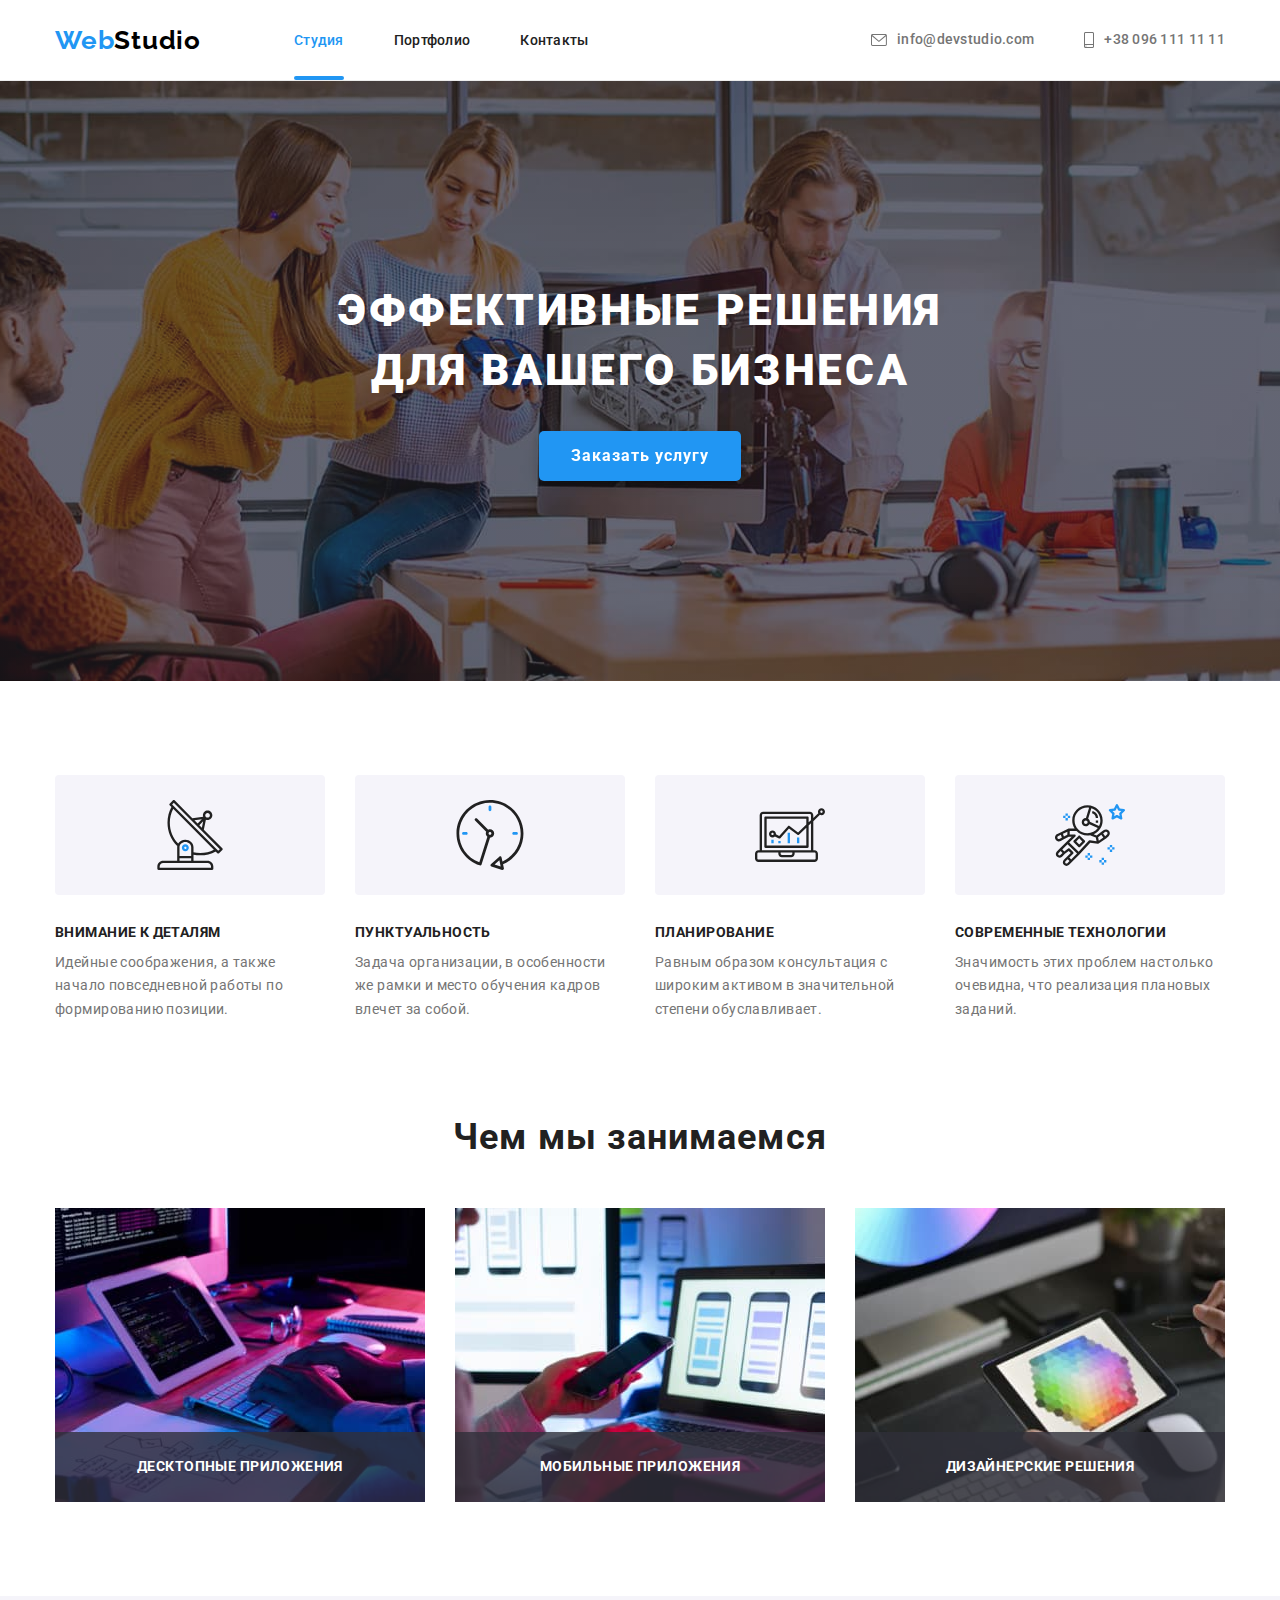
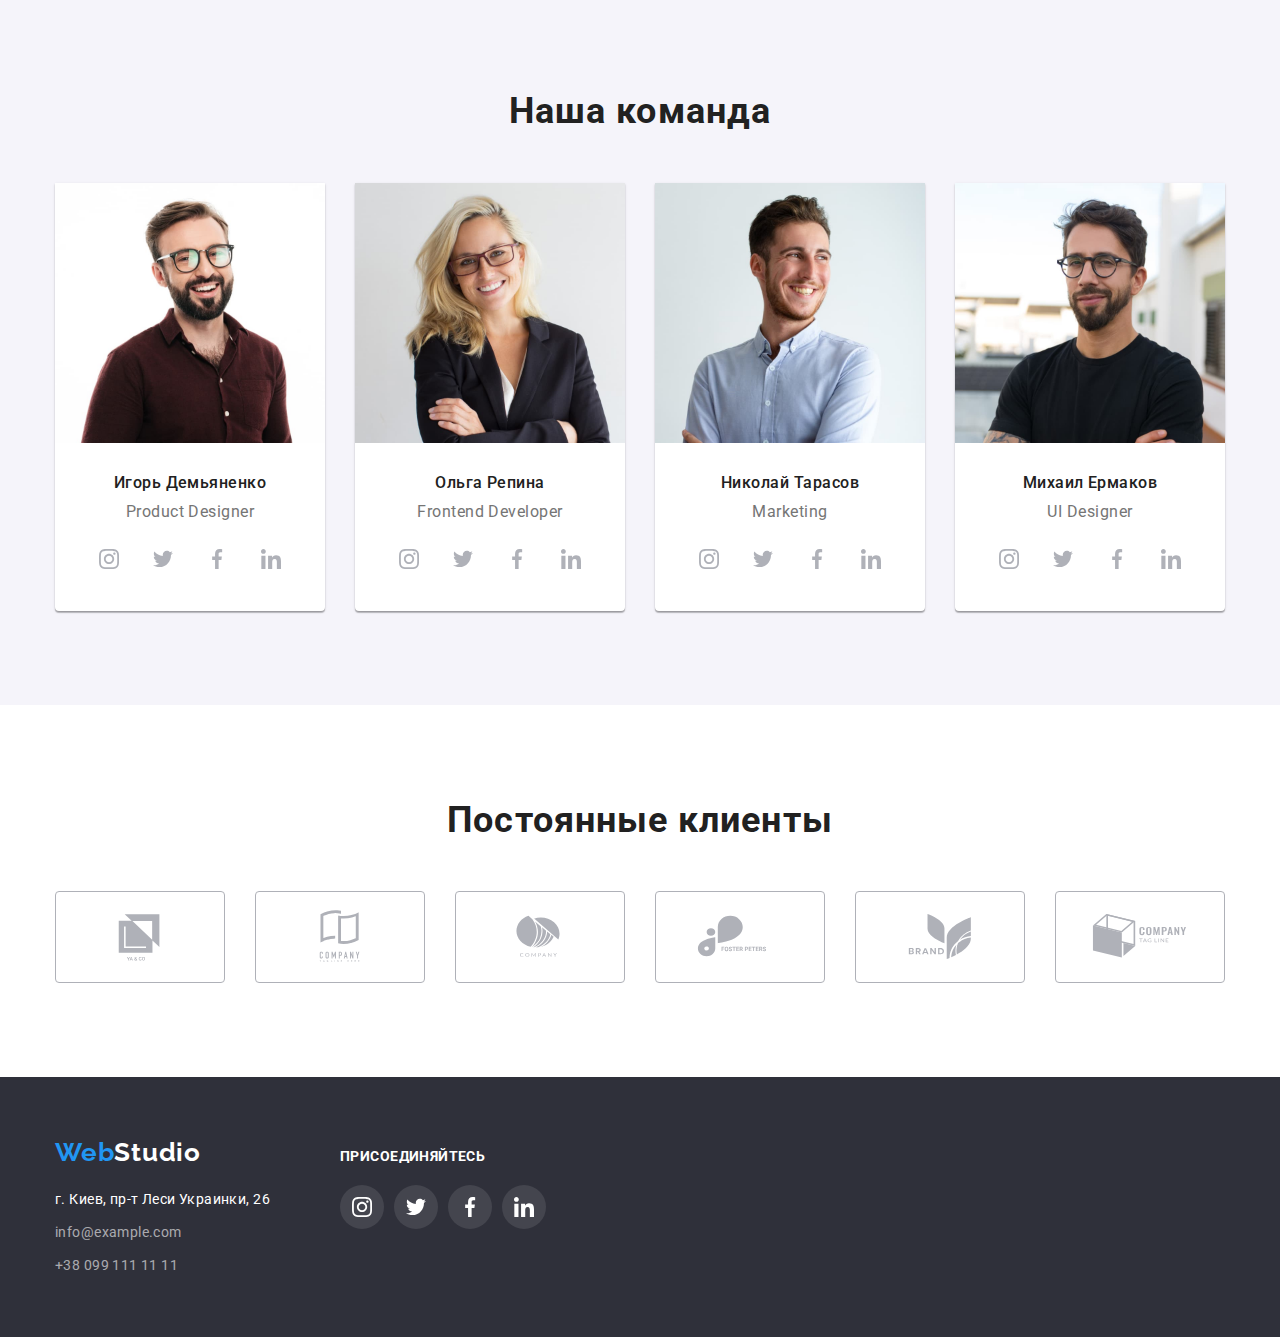
==== index.html @ 2467c27e "исходники" ====
<!DOCTYPE html>
<html lang="ru">
  <head>
    <meta charset="UTF-8" />
    <meta http-equiv="X-UA-Compatible" content="IE=edge" />
    <meta name="viewport" content="width=device-width, initial-scale=1.0" />
    <title>WebStudio</title>
    <link
      href="https://fonts.googleapis.com/css2?family=Raleway:wght@700&family=Roboto:wght@400;500;700;900&display=swap"
      rel="stylesheet"
    />
    <link
      rel="stylesheet"
      href="https://cdnjs.cloudflare.com/ajax/libs/modern-normalize/1.1.0/modern-normalize.min.css"
    />
    <link rel="stylesheet" href="./css/styles.css" />
  </head>

  <body>
    <!-- Хэдэр -->
    <header class="header">
      <div class="container">
        <nav class="header-nav">
          <a class="logo" lang="en" href="./index.html"
            >Web<span class="logo-black">Studio</span></a
          >
          <ul class="header-nav-list">
            <li class="header-nav-item">
              <a class="header-nav-link current" href="./index.html">Студия</a>
            </li>
            <li class="header-nav-item">
              <a class="header-nav-link" href="./portfolio.html">Портфолио</a>
            </li>
            <li class="header-nav-item">
              <a class="header-nav-link" href="">Контакты</a>
            </li>
          </ul>
        </nav>

        <ul class="header-contacts-list">
          <li class="header-contacts-item">
            <a class="header-contacts" lang="en" href="mailto:info@devstudio.com">
              <svg class="header-icon" width="16" height="12">
                <use href="./images/icons.svg#mail"></use>
              </svg>
              info@devstudio.com
            </a>
          </li>
          <li class="header-contacts-item">
            <a class="header-contacts" href="tel:+380961111111">
              <svg class="header-icon" width="10" height="16">
                <use href="./images/icons.svg#phone"></use>
              </svg>
              +38 096 111 11 11
            </a>
          </li>
        </ul>
      </div>
    </header>

    <!-- Герой -->
    <main>
      <section class="hero section">
        <div class="container">
          <h1 class="hero-title">
            Эффективные решения <br />
            для вашего бизнеса
          </h1>
          <button class="hero-btn" type="button" data-modal-open>Заказать услугу</button>
        </div>
      </section>

      <!-- Преимущества -->
      <section class="advantages section">
        <div class="container">
          <h2 hidden>Преимущества</h2>
          <ul class="advantages-list">
            <li class="advantages-item">
              <div class="advanteges-box">
                <svg width="70" height="70">
                  <use href="./images/icons.svg#antenna"></use>
                </svg>
              </div>
              <h3 class="advantages-title">Внимание к деталям</h3>
              <p class="advantages-text">
                Идейные соображения, а также начало повседневной работы по формированию позиции.
              </p>
            </li>
            <li class="advantages-item">
              <div class="advanteges-box">
                <svg width="70" height="70">
                  <use href="./images/icons.svg#clock"></use>
                </svg>
              </div>
              <h3 class="advantages-title">Пунктуальность</h3>
              <p class="advantages-text">
                Задача организации, в особенности же рамки и место обучения кадров влечет за собой.
              </p>
            </li>
            <li class="advantages-item">
              <div class="advanteges-box">
                <svg width="70" height="70">
                  <use href="./images/icons.svg#diagram"></use>
                </svg>
              </div>
              <h3 class="advantages-title">Планирование</h3>
              <p class="advantages-text">
                Равным образом консультация с широким активом в значительной степени обуславливает.
              </p>
            </li>
            <li class="advantages-item">
              <div class="advanteges-box">
                <svg width="70" height="70">
                  <use href="./images/icons.svg#astronaut"></use>
                </svg>
              </div>
              <h3 class="advantages-title">Современные технологии</h3>
              <p class="advantages-text">
                Значимость этих проблем настолько очевидна, что реализация плановых заданий.
              </p>
            </li>
          </ul>
        </div>
      </section>

      <!-- Чем мы занимаемся -->
      <section class="benefits">
        <div class="container">
          <h2 class="benefits-title">Чем мы занимаемся</h2>
          <ul class="benefits-list">
            <li class="benefits-item">
              <img
                src="./images/studio/what-are-we-doing/what-are-we-doing-1.jpg"
                alt="Написание кода на планшете и компьютере"
                width="370"
                height="294"
              />
              <p class="benefits-text">Десктопные приложения</p>
            </li>
            <li class="benefits-item">
              <img
                src="./images/studio/what-are-we-doing/what-are-we-doing-2.jpg"
                alt="Адаптация приложения на мобильный телефон"
                width="370"
                height="294"
              />
              <p class="benefits-text">Мобильные приложения</p>
            </li>
            <li class="benefits-item">
              <img
                src="./images/studio/what-are-we-doing/what-are-we-doing-3.jpg"
                alt="Подбор цвета на цветовой палитре с планшета"
                width="370"
                height="294"
              />
              <p class="benefits-text">Дизайнерские решения</p>
            </li>
          </ul>
        </div>
      </section>

      <!-- Наша команда -->
      <section class="team section">
        <div class="container">
          <h2 class="team-title">Наша команда</h2>
          <ul class="team-list">
            <li class="team-item">
              <img
                src="./images/studio/our-team/our-team-igor-demyanenko.jpg"
                alt="Игорь Демьяненко Дизайнер продукта"
                width="270"
                height="260"
              />
              <div class="team-box">
                <h3 class="team-specialist">Игорь Демьяненко</h3>
                <p class="team-profession">Product Designer</p>
                <ul class="soсial-list">
                  <li class="social-item">
                    <a class="social-link" href="">
                      <svg class="social-icon" width="20" height="20">
                        <use href="./images/icons.svg#instagram"></use>
                      </svg>
                    </a>
                  </li>
                  <li class="social-item">
                    <a class="social-link" href="">
                      <svg class="social-icon" width="20" height="20">
                        <use href="./images/icons.svg#twitter"></use>
                      </svg>
                    </a>
                  </li>
                  <li class="social-item">
                    <a class="social-link" href="">
                      <svg class="social-icon" width="20" height="20">
                        <use href="./images/icons.svg#facebook"></use>
                      </svg>
                    </a>
                  </li>
                  <li class="social-item">
                    <a class="social-link" href="">
                      <svg class="social-icon" width="20" height="20">
                        <use href="./images/icons.svg#linkedin"></use>
                      </svg>
                    </a>
                  </li>
                </ul>
              </div>
            </li>
            <li class="team-item">
              <img
                src="./images/studio/our-team/our-team-olga-repina.jpg"
                alt="Ольга Репина Фронтенд-разработчик"
                width="270"
                height="260"
              />
              <div class="team-box">
                <h3 class="team-specialist">Ольга Репина</h3>
                <p class="team-profession">Frontend Developer</p>
                <ul class="soсial-list">
                  <li class="social-item">
                    <a class="social-link" href="">
                      <svg class="social-icon" width="20" height="20">
                        <use href="./images/icons.svg#instagram"></use>
                      </svg>
                    </a>
                  </li>
                  <li class="social-item">
                    <a class="social-link" href="">
                      <svg class="social-icon" width="20" height="20">
                        <use href="./images/icons.svg#twitter"></use>
                      </svg>
                    </a>
                  </li>
                  <li class="social-item">
                    <a class="social-link" href="">
                      <svg class="social-icon" width="20" height="20">
                        <use href="./images/icons.svg#facebook"></use>
                      </svg>
                    </a>
                  </li>
                  <li class="social-item">
                    <a class="social-link" href="">
                      <svg class="social-icon" width="20" height="20">
                        <use href="./images/icons.svg#linkedin"></use>
                      </svg>
                    </a>
                  </li>
                </ul>
              </div>
            </li>
            <li class="team-item">
              <img
                src="./images/studio/our-team/our-team-nikolai-tarasov.jpg"
                alt="Николай Тарасов Маркетолог"
                width="270"
                height="260"
              />
              <div class="team-box">
                <h3 class="team-specialist">Николай Тарасов</h3>
                <p class="team-profession">Marketing</p>
                <ul class="soсial-list">
                  <li class="social-item">
                    <a class="social-link" href="">
                      <svg class="social-icon" width="20" height="20">
                        <use href="./images/icons.svg#instagram"></use>
                      </svg>
                    </a>
                  </li>
                  <li class="social-item">
                    <a class="social-link" href="">
                      <svg class="social-icon" width="20" height="20">
                        <use href="./images/icons.svg#twitter"></use>
                      </svg>
                    </a>
                  </li>
                  <li class="social-item">
                    <a class="social-link" href="">
                      <svg class="social-icon" width="20" height="20">
                        <use href="./images/icons.svg#facebook"></use>
                      </svg>
                    </a>
                  </li>
                  <li class="social-item">
                    <a class="social-link" href="">
                      <svg class="social-icon" width="20" height="20">
                        <use href="./images/icons.svg#linkedin"></use>
                      </svg>
                    </a>
                  </li>
                </ul>
              </div>
            </li>
            <li class="team-item">
              <img
                src="./images/studio/our-team/our-team-mikhail-ermakov.jpg"
                alt="Михаил Ермаков Дизайнер пользовательского интерфейса"
                width="270"
                height="260"
              />
              <div class="team-box">
                <h3 class="team-specialist">Михаил Ермаков</h3>
                <p class="team-profession">UI Designer</p>
                <ul class="soсial-list">
                  <li class="social-item">
                    <a class="social-link" href="">
                      <svg class="social-icon" width="20" height="20">
                        <use href="./images/icons.svg#instagram"></use>
                      </svg>
                    </a>
                  </li>
                  <li class="social-item">
                    <a class="social-link" href="">
                      <svg class="social-icon" width="20" height="20">
                        <use href="./images/icons.svg#twitter"></use>
                      </svg>
                    </a>
                  </li>
                  <li class="social-item">
                    <a class="social-link" href="">
                      <svg class="social-icon" width="20" height="20">
                        <use href="./images/icons.svg#facebook"></use>
                      </svg>
                    </a>
                  </li>
                  <li class="social-item">
                    <a class="social-link" href="">
                      <svg class="social-icon" width="20" height="20">
                        <use href="./images/icons.svg#linkedin"></use>
                      </svg>
                    </a>
                  </li>
                </ul>
              </div>
            </li>
          </ul>
        </div>
      </section>

      <!-- Наши клиенты -->
      <section class="section clients">
        <div class="container">
          <h2 class="clients-title">Постоянные клиенты</h2>
          <ul class="clients-list">
            <li class="clients-item">
              <a class="clients-link" href="">
                <svg class="social-icon" width="106" height="60">
                  <use href="./images/icons.svg#logo-1"></use>
                </svg>
              </a>
            </li>
            <li class="clients-item">
              <a class="clients-link" href="">
                <svg class="social-icon" width="106" height="60">
                  <use href="./images/icons.svg#logo-2"></use>
                </svg>
              </a>
            </li>
            <li class="clients-item">
              <a class="clients-link" href="">
                <svg class="social-icon" width="106" height="60">
                  <use href="./images/icons.svg#logo-3"></use>
                </svg>
              </a>
            </li>
            <li class="clients-item">
              <a class="clients-link" href="">
                <svg class="social-icon" width="106" height="60">
                  <use href="./images/icons.svg#logo-4"></use>
                </svg>
              </a>
            </li>
            <li class="clients-item">
              <a class="clients-link" href="">
                <svg class="social-icon" width="106" height="60">
                  <use href="./images/icons.svg#logo-5"></use>
                </svg>
              </a>
            </li>
            <li class="clients-item">
              <a class="clients-link" href="">
                <svg class="social-icon" width="106" height="60">
                  <use href="./images/icons.svg#logo-6"></use>
                </svg>
              </a>
            </li>
          </ul>
        </div>
      </section>
    </main>

    <!-- Футер -->
    <footer class="footer">
      <div class="container">
        <div class="footer-list">
          <div class="footer-item">
            <a class="logo" lang="en" href="./index.html"
              >Web<span class="logo-white">Studio</span>
            </a>
            <address class="address">
              <ul class="address-list">
                <li class="address-item">
                  <a
                    class="footer-address"
                    href="https://www.google.com/maps/place/%D0%B1%D1%83%D0%BB.+%D0%9B%D0%B5%D1%81%D0%B8+%D0%A3%D0%BA%D1%80%D0%B0%D0%B8%D0%BD%D0%BA%D0%B8,+26,+%D0%9A%D0%B8%D0%B5%D0%B2,+02000/@50.4265807,30.5383858,17z/data=!3m1!4b1!4m5!3m4!1s0x40d4cf0e033ecbe9:0x57a4dffefec77da0!8m2!3d50.4265807!4d30.5383858"
                    target="_blank"
                    rel="noreferrer noopener"
                  >
                    г. Киев, пр-т Леси Украинки, 26
                  </a>
                </li>
                <li class="address-item">
                  <a class="footer-contacts" lang="en" href="mailto:info@example.com"
                    >info@example.com</a
                  >
                </li>
                <li class="address-item">
                  <a class="footer-contacts" href="tel:+380991111111">+38 099 111 11 11</a>
                </li>
              </ul>
            </address>
          </div>
          <div class="footer-item">
            <p class="footer-social-title">присоединяйтесь</p>
            <ul class="soсial-list">
              <li class="social-item">
                <a class="social-link for-footer" href="">
                  <svg class="social-icon" width="20" height="20">
                    <use href="./images/icons.svg#instagram"></use>
                  </svg>
                </a>
              </li>
              <li class="social-item">
                <a class="social-link for-footer" href="">
                  <svg class="social-icon" width="20" height="20">
                    <use href="./images/icons.svg#twitter"></use>
                  </svg>
                </a>
              </li>
              <li class="social-item">
                <a class="social-link for-footer" href="">
                  <svg class="social-icon" width="20" height="20">
                    <use href="./images/icons.svg#facebook"></use>
                  </svg>
                </a>
              </li>
              <li class="social-item">
                <a class="social-link for-footer" href="">
                  <svg class="social-icon" width="20" height="20">
                    <use href="./images/icons.svg#linkedin"></use>
                  </svg>
                </a>
              </li>
            </ul>
          </div>
        </div>
      </div>
    </footer>

    <div class="backdrop is-hidden" data-modal>
      <div class="modal">
        <button class="modal-btn" type="button" data-modal-close>
          <svg class="modal-icon" width="11" height="11">
            <use href="./images/icons.svg#close-modal-btn"></use>
          </svg>
        </button>
      </div>
    </div>

    <script src="./js/modal.js"></script>
  </body>
</html>
---- css/styles.css ----
:root {
  --primary-text-color: #757575;
  --secondary-text-color: #212121;
  --white-text-color: #ffffff;
  --hover-text-color: #2196f3;
  --logo-text-color: #2196f3;
  --logo-header: #000000;
  --logo-footer: #ffffff;
  --hero-text-color: #ffffff;
  --footer-contacts-text: rgba(255, 255, 255, 0.6);
  --white-bgc: #ffffff;
  --primary-bgc: #2f303a;
  --secondary-bgc: #f5f4fa;
  --btn-bgc: #2196f3;
  --btn-hover: #188ce8;
  --cubic: cubic-bezier(0.4, 0, 0.2, 1);
}

.test-icon {
  border: 2px dashed #2a2a2a;
}

h1,
h2,
h3,
h4,
h5,
h6 {
  margin: 0;
}

p {
  margin: 0;
}

ul {
  list-style: none;
  margin: 0;
  padding: 0;
}

body {
  color: var(--primary-text-color);
  background-color: var(--white-bgc);
  font-family: roboto, sans-serif;
}

svg {
  fill: currentColor;
}

.container {
  width: 1200px;
  padding-left: 15px;
  padding-right: 15px;
  margin: auto;
}

.section {
  padding-top: 94px;
  padding-bottom: 94px;
}

/* ----------------------Хэдэр----------------------- */

.header .container {
  display: flex;
  align-items: center;
}

.header {
  border-bottom: 1px solid #ececec;
}

.header-nav {
  display: flex;
  align-items: center;
}

.header-nav-list {
  display: flex;
  margin-left: 93px;
}

.header-nav-item:not(:first-child) {
  margin-left: 50px;
}

.header-contacts-list {
  display: flex;
  margin-left: auto;
}

.header-contacts-item {
}

.header-contacts-item:not(:first-child) {
  margin-left: 50px;
}

.logo {
  padding-top: 24px;
  padding-bottom: 24px;
  color: var(--logo-text-color);
  font-family: Raleway;
  font-weight: 700;
  font-size: 26px;
  line-height: 1.19;
  letter-spacing: 0.03em;
  text-decoration: none;
}

.logo-black {
  color: var(--logo-header);
}

.header-nav-link.current {
  color: var(--hover-text-color);
}

.header-nav-link {
  position: relative;
  padding-top: 32px;
  padding-bottom: 32px;
  color: var(--secondary-text-color);
  font-weight: 500;
  font-size: 14px;
  line-height: 1.14;
  letter-spacing: 0.02em;
  text-decoration: none;
  transition: color 250ms var(--cubic);
}

.header-nav-link:hover,
.header-nav-link:focus {
  color: var(--hover-text-color);
}

.header-nav-link.current::after {
  content: '';
  position: absolute;
  width: 100%;
  height: 4px;
  bottom: 0;
  left: 0;
  border-radius: 2px;
  background-color: var(--hover-text-color);
}

.header-icon {
  fill: currentColor;
  margin-right: 10px;
}

.header-contacts {
  display: flex;
  align-items: center;
  padding-top: 32px;
  padding-bottom: 32px;
  color: var(--primary-text-color);
  font-weight: 500;
  font-size: 14px;
  line-height: 1.14;
  letter-spacing: 0.02em;
  text-decoration: none;
  transition: color 250ms var(--cubic);
}

.header-contacts:hover,
.header-contacts:focus {
  color: var(--hover-text-color);
}

/* ----------------------Герой----------------------- */

.hero.section {
  padding-top: 200px;
  padding-bottom: 200px;
  text-align: center;
  max-width: 1600px;
  margin-left: auto;
  margin-right: auto;
  background-image: linear-gradient(rgba(47, 48, 58, 0.4), rgba(47, 48, 58, 0.4)),
    url(../images/studio/hero.jpg);
  background-repeat: no-repeat;
  background-position: center;
  background-size: cover;
}

.hero-title {
  margin-bottom: 30px;
  font-weight: 900;
  font-size: 44px;
  line-height: 1.36;
  letter-spacing: 0.06em;
  text-transform: uppercase;
  color: var(--hero-text-color);
}

.hero-btn {
  padding: 10px 32px;
  color: var(--hero-text-color);
  font-family: Roboto, sans-serif;
  font-weight: 700;
  font-size: 16px;
  line-height: 1.87;
  letter-spacing: 0.06em;
  background-color: var(--btn-bgc);
  border-radius: 5px;
  border: 0;
  cursor: pointer;
  filter: drop-shadow(0px 4px 4px rgba(0, 0, 0, 0.25));
  transition: background-color 250ms var(--cubic);
}

.hero-btn:hover,
.hero-btn:focus {
  background-color: var(--btn-hover);
}

/* ----------------------Примущества----------------------- */

.advantages-list {
  display: flex;
}

.advanteges-box {
  display: flex;
  align-items: center;
  justify-content: center;
  height: 120px;
  margin-bottom: 30px;
  background-color: #f5f4fa;
  border-radius: 4px;
}

.advantages-item {
  min-width: 270px;
}

.advantages-item:not(:first-child) {
  margin-left: 30px;
}

.advantages-title {
  margin-bottom: 10px;
  color: var(--secondary-text-color);
  font-weight: 700;
  font-size: 14px;
  line-height: 1.14;
  letter-spacing: 0.03em;
  text-transform: uppercase;
}

.advantages-text {
  font-size: 14px;
  line-height: 1.71;
  letter-spacing: 0.03em;
}

/* Оформление заголовков для "Чем мы занимаемся" и "Наша команда" */

.benefits-title,
.team-title,
.clients-title {
  color: var(--secondary-text-color);
  font-weight: 700;
  font-size: 36px;
  line-height: 1.17;
  text-align: center;
  letter-spacing: 0.03em;
  margin-bottom: 50px;
}

/* ----------------------Чем мы занимаемся----------------------- */

.benefits {
  padding-bottom: 94px;
}

.benefits-list {
  display: flex;
}

.benefits-item {
  position: relative;
}

.benefits-item:not(:first-child) {
  margin-left: 30px;
}

.benefits-text {
  display: flex;
  justify-content: center;
  align-items: center;
  position: absolute;
  width: 100%;
  min-height: 70px;
  left: 0;
  bottom: 0;
  font-weight: 700;
  font-size: 14px;
  line-height: 1.14;
  letter-spacing: 0.03em;
  text-transform: uppercase;
  color: #ffffff;
  background-color: rgba(47, 48, 58, 0.8);
}

.benefits-item img {
  display: block;
}

/* ----------------------Наша команда----------------------- */

.team {
  background-color: var(--secondary-bgc);
}

.team-list {
  display: flex;
  flex-wrap: wrap;
  margin-left: calc(-1 * 30px);
  margin-top: calc(-1 * 30px);
}

.team-item > img {
  display: block;
}

.team-item {
  justify-content: center;
  flex-basis: calc(100% / 4 - 30px);
  margin-left: 30px;
  margin-top: 30px;
  background: #ffffff;
  box-shadow: 0px 1px 3px rgba(0, 0, 0, 0.12), 0px 1px 1px rgba(0, 0, 0, 0.14),
    0px 2px 1px rgba(0, 0, 0, 0.2);
  border-radius: 0px 0px 4px 4px;
}

.team-item:not(:first-child) {
  margin-left: 30px;
}

.team-box {
  padding-top: 30px;
  padding-bottom: 30px;
}

.team-specialist {
  color: var(--secondary-text-color);
  font-weight: 500;
  font-size: 16px;
  line-height: 1.19;
  letter-spacing: 0.03em;
  text-align: center;
  margin-bottom: 10px;
}

.team-profession {
  font-size: 16px;
  line-height: 1.19;
  letter-spacing: 0.03em;
  text-align: center;
  margin-bottom: 16px;
}

.soсial-list {
  display: flex;
  justify-content: center;
  align-items: center;
}

.social-item {
  display: flex;
  align-items: center;
  justify-content: center;
}

.social-item:not(:last-child) {
  margin-right: 10px;
}

.social-link {
  width: 44px;
  height: 44px;
  padding: 12px;
  color: #afb1b8;
  text-decoration: none;
  border-radius: 50px;
  transition: color 250ms var(--cubic), background-color 250ms var(--cubic);
}

.social-link:hover,
.social-link:focus {
  background-color: #2196f3;
  color: #ffffff;
}

.social-icon {
  fill: currentColor;
}

/* ----------------------Постоянные клиенты----------------------- */
.clients-list {
  display: flex;
  flex-wrap: wrap;
  margin-left: calc(-1 * 30px);
  margin-top: calc(-1 * 30px);
}

.clients-item {
  flex-basis: calc(100% / 6 - 30px);
  margin-left: 30px;
  margin-top: 30px;
}

.clients-link {
  display: flex;
  justify-content: center;
  align-items: center;
  width: 170px;
  height: 92px;
  color: #afb1b8;
  border: 1px solid #afb1b8;
  border-radius: 4px;
  transition: color 250ms var(--cubic), border 250ms var(--cubic);
}

.clients-link:hover,
.clients-link:focus {
  color: var(--hover-text-color);
  border: 1px solid var(--hover-text-color);
}

/* ----------------------Футер----------------------- */

.footer {
  background-color: var(--primary-bgc);
  padding-top: 60px;
  padding-bottom: 60px;
}

.logo-white {
  color: var(--logo-footer);
}

.footer .logo {
  margin-bottom: 20px;
  padding: 0px;
}

.footer-list {
  display: flex;
  align-items: baseline;
}

.footer-item:not(:last-child) {
  margin-right: 70px;
}

.address {
  margin-top: 20px;
}

.footer .address {
  font-style: normal;
}

.address-item:not(:first-child) {
  margin-top: 9px;
}

.footer-address {
  color: var(--white-text-color);
  font-size: 14px;
  line-height: 1.71;
  letter-spacing: 0.03em;
  text-decoration: none;
  display: block;
}

.footer-contacts {
  font-size: 14px;
  line-height: 1.71;
  letter-spacing: 0.03em;
  color: var(--footer-contacts-text);
  text-decoration: none;
}

.footer-social-title {
  margin-bottom: 20px;
  font-weight: 700;
  font-size: 14px;
  line-height: 1.14;
  letter-spacing: 0.03em;
  text-transform: uppercase;
  color: #ffffff;
}

.social-link.for-footer {
  color: #ffffff;
  background-color: rgba(255, 255, 255, 0.1);
  transition: background-color 250ms var(--cubic);
}

.social-link.for-footer:hover,
.social-link.for-footer:focus {
  background-color: var(--hover-text-color);
}

/* ----------------------Портфолио----------------------- */

.filter-list {
  display: flex;
  justify-content: center;
  margin-bottom: 50px;
}

.filter-item:not(:first-child) {
  margin-left: 8px;
}

.btn {
  padding: 6px 22px;
  color: var(--secondary-text-color);
  font-family: Roboto, sans-serif;
  font-weight: 500;
  font-size: 16px;
  line-height: 1.62;
  text-align: center;
  letter-spacing: 0.03em;
  background-color: var(--secondary-bgc);
  border: 0;
  border-radius: 5px;
  cursor: pointer;
  filter: 0;
  transition: background-color 250ms var(--cubic), color 250ms var(--cubic),
    filter 250ms var(--cubic);
}

.btn.current {
  color: var(--white-text-color);
  background-color: var(--btn-bgc);
  filter: drop-shadow(0px 4px 4px rgba(0, 0, 0, 0.25));
}

.btn:hover,
.btn:focus {
  color: var(--white-text-color);
  background-color: var(--btn-bgc);
  filter: drop-shadow(0px 4px 4px rgba(0, 0, 0, 0.25));
}

.card-list {
  display: flex;
  flex-wrap: wrap;
  margin-left: calc(-1 * 30px);
  margin-top: calc(-1 * 30px);
}

.card-item {
  justify-content: center;
  flex-basis: calc(100% / 4 - 30px);
  margin-left: 30px;
  margin-top: 30px;
  background: #ffffff;
  box-shadow: none;
  transition: box-shadow 250ms var(--cubic);
}

.card-item a {
  text-decoration: none;
}

.card-item img {
  display: block;
}

.card-item:hover,
.card-item:focus {
  box-shadow: 0px 1px 1px rgba(0, 0, 0, 0.12), 0px 4px 4px rgba(0, 0, 0, 0.06),
    1px 4px 6px rgba(0, 0, 0, 0.16);
}

.card-box {
  padding: 20px 24px;
  background: #ffffff;
  border-left: 1px solid #eeeeee;
  border-right: 1px solid #eeeeee;
  border-bottom: 1px solid #eeeeee;
}

.card-title {
  margin-bottom: 4px;
  color: var(--secondary-text-color);
  font-weight: 700;
  font-size: 18px;
  line-height: 2;
  letter-spacing: 0.06em;
}

.card-text {
  color: var(--primary-text-color);
  font-size: 16px;
  line-height: 1.87;
  letter-spacing: 0.03em;
}

.card-img {
  position: relative;
  overflow: hidden;
}

.card-overlay {
  position: absolute;
  top: 0;
  left: 0;
  width: 100%;
  height: 100%;
  transform: translate(0%, 100%);
  padding: 63px 24px;
  font-weight: 400;
  font-size: 18px;
  line-height: 1.56;
  letter-spacing: 0.03em;
  color: #ffffff;
  background-color: rgba(33, 150, 243, 0.9);
  transition: transform 250ms var(--cubic);
}

.card-item:hover .card-overlay,
.card-item:focus .card-overlay {
  transform: translate(0%, 0%);
}

.backdrop {
  position: fixed;
  top: 0;
  left: 0;
  width: 100%;
  height: 100%;
  background: rgba(0, 0, 0, 0.2);
  opacity: 1;
  transition: opacity 250ms var(--cubic);
}

.backdrop.is-hidden {
  opacity: 0;
  pointer-events: none;
}

.backdrop.is-hidden .modal {
  transform: translate(-50%, -50%) scale(0.1);
}

.modal {
  position: absolute;
  top: 50%;
  left: 50%;
  transform: translate(-50%, -50%) scale(1);
  min-width: 528px;
  min-height: 581px;
  border-radius: 4px;
  background-color: #ffffff;
  transition: transform 250ms var(--cubic);
}

.modal-btn {
  position: absolute;
  top: 0;
  right: 0;
  padding: 0;
  display: flex;
  justify-content: center;
  align-items: center;
  margin-top: 8px;
  margin-right: 8px;
  width: 30px;
  height: 30px;
  color: #000000;
  border-width: 1px;
  border-radius: 50%;
  border-color: rgba(0, 0, 0, 0.1);
  background-color: #ffffff;
  cursor: pointer;
  transition: color 250ms var(--cubic);
  scale: 1;
}

.modal-btn:hover,
.modal-btn:focus {
  color: var(--hover-text-color);
}
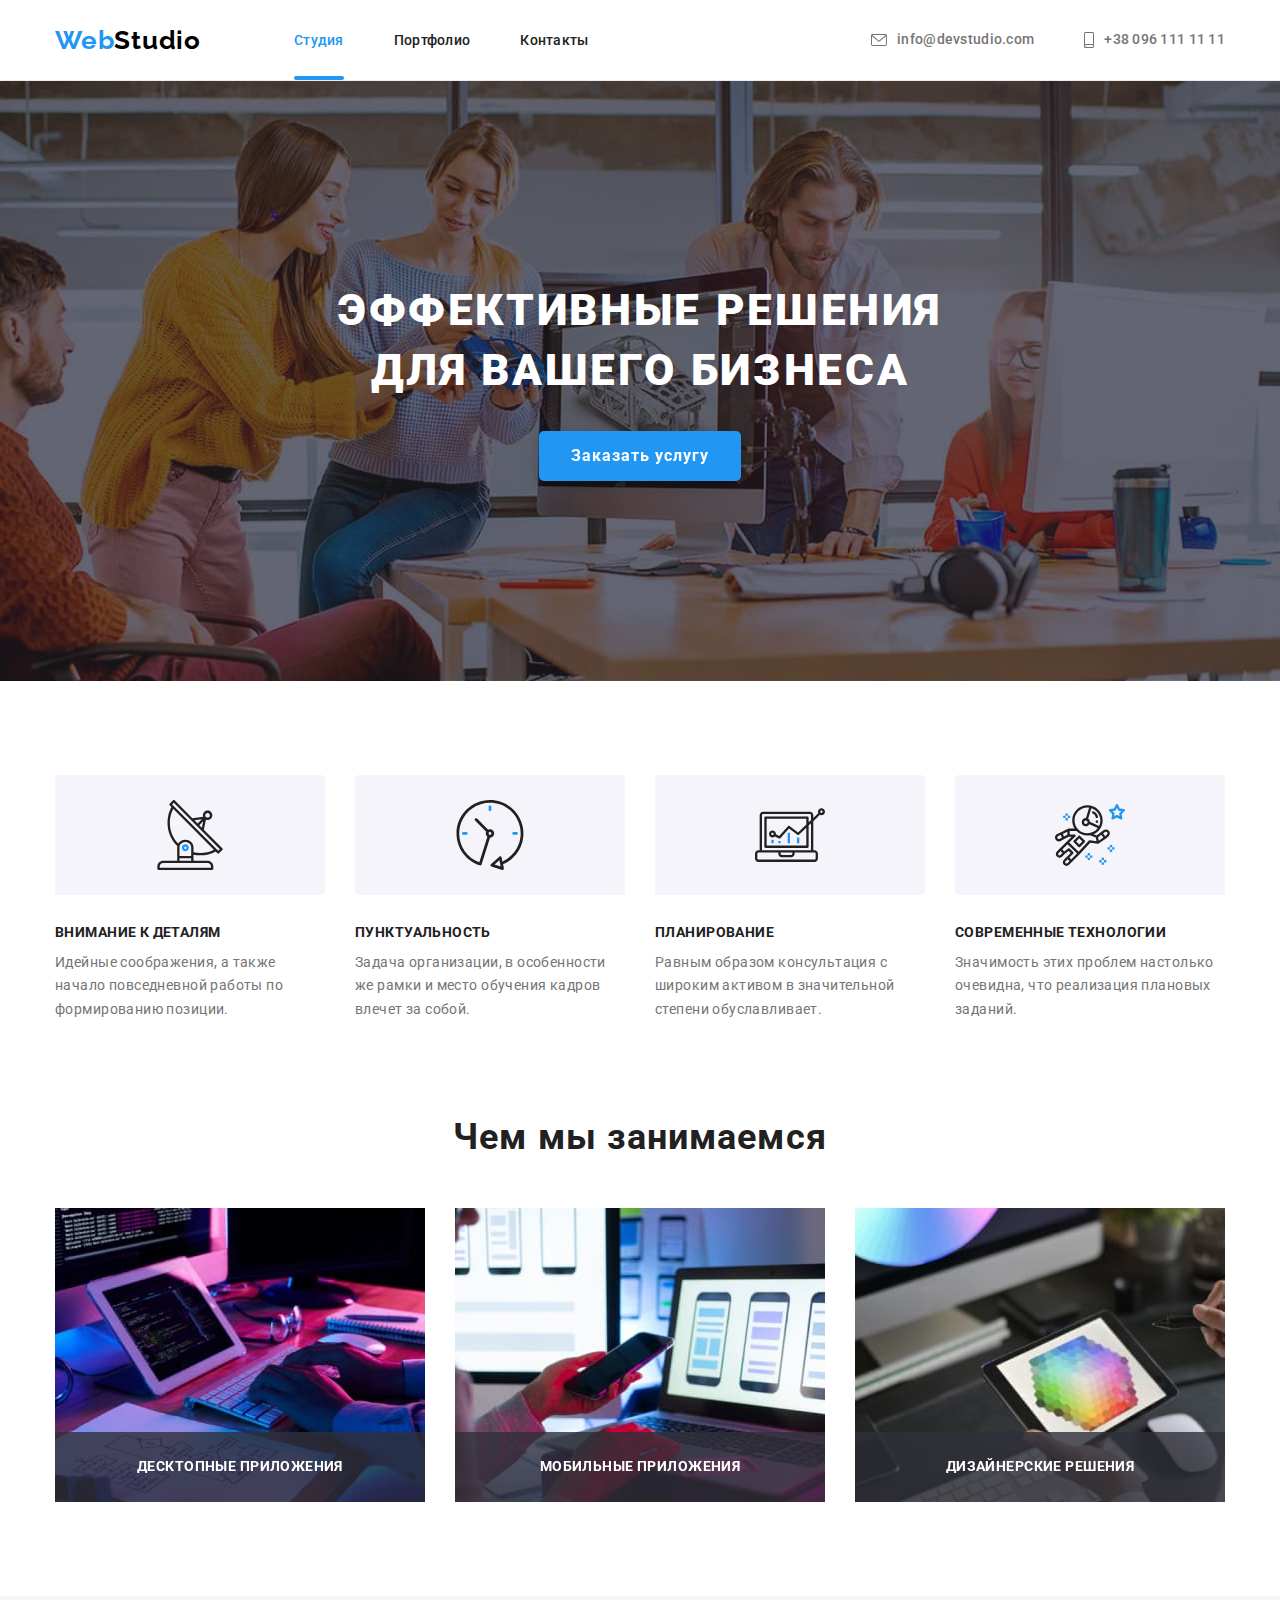
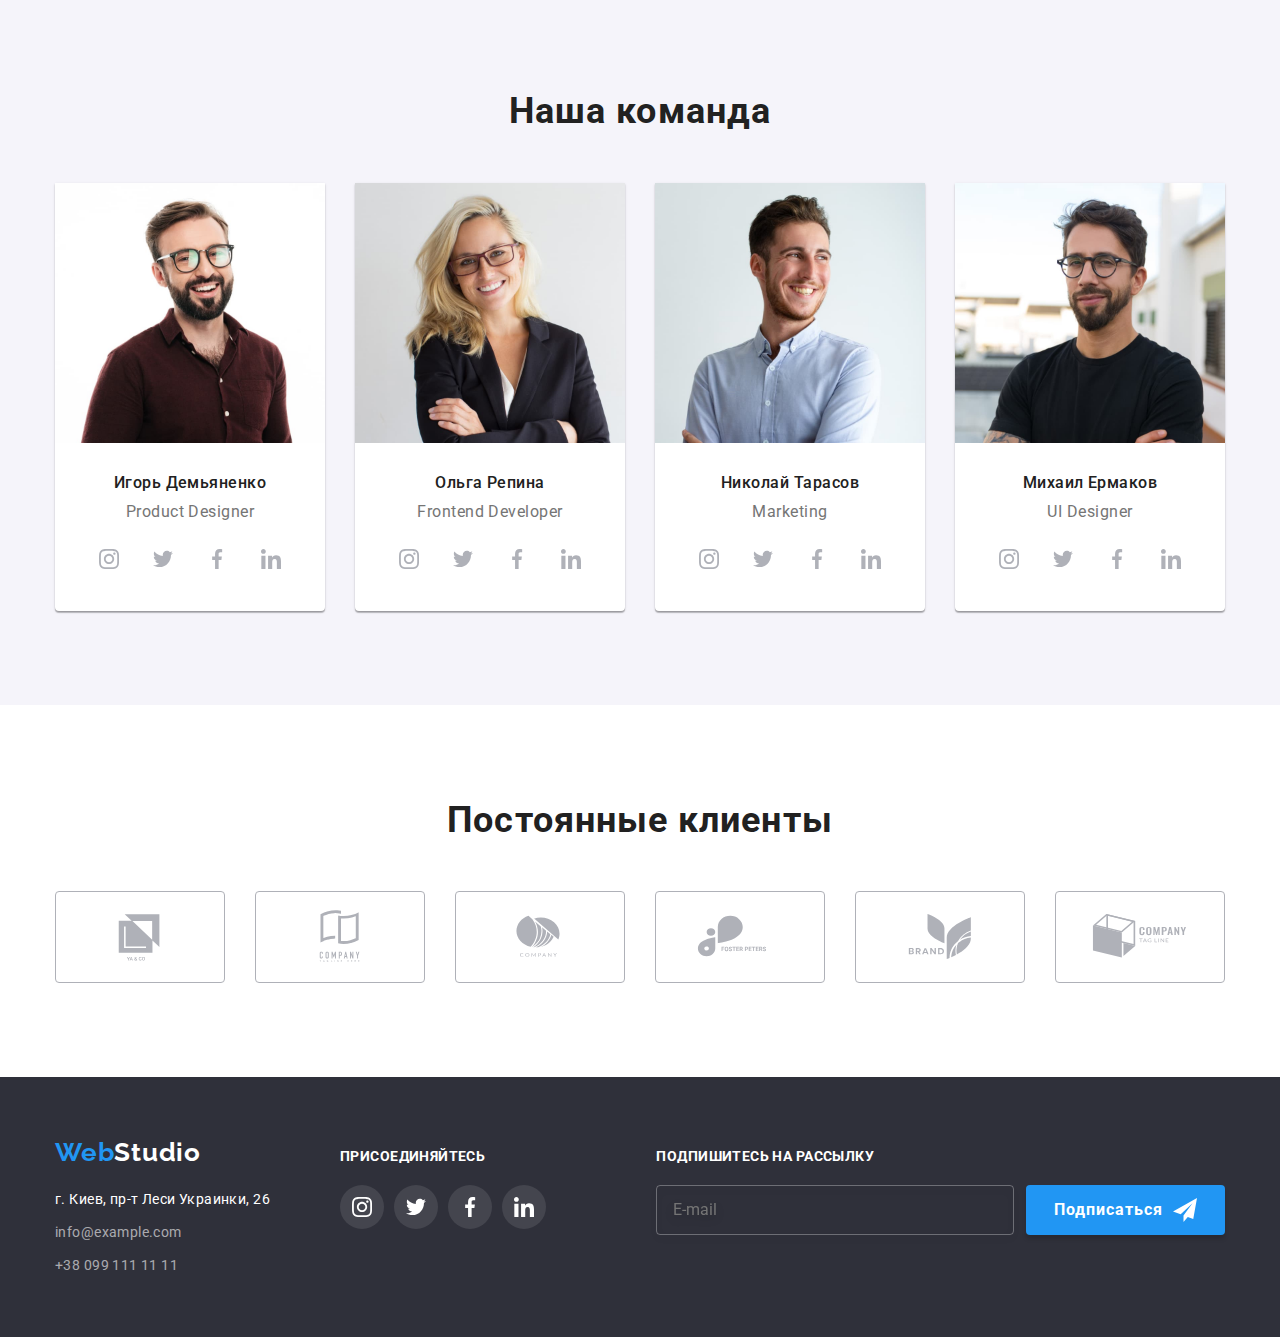
==== commit d788d969: "дз 6" ====
--- a/index.html
+++ b/index.html
@@ -69,6 +69,65 @@
           <button class="hero-btn" type="button" data-modal-open>Заказать услугу</button>
         </div>
       </section>
+
+      <!-- Модалка -->
+
+      <div class="backdrop is-hidden" data-modal>
+        <div class="modal">
+          <button class="modal-close-btn" type="button" data-modal-close>
+            <svg width="11" height="11">
+              <use href="./images/icons.svg#close-modal-btn"></use>
+            </svg>
+          </button>
+
+          <p class="modal-title">Оставьте свои данные, мы вам перезвоним</p>
+
+          <form name="modal-form">
+            <div class="form-wrapper">
+              <label class="form-label" for="name">Имя</label>
+              <input class="form-input" type="text" name="name" id="name" />
+              <svg class="form-icon" width="18" height="18">
+                <use href="./images/icons.svg#modal-icon-1"></use>
+              </svg>
+            </div>
+            <div class="form-wrapper">
+              <label class="form-label" for="tel">Телефон</label>
+              <input class="form-input" type="tel" name="phone" id="tel" />
+              <svg class="form-icon" width="18" height="18">
+                <use href="./images/icons.svg#modal-icon-2"></use>
+              </svg>
+            </div>
+            <div class="form-wrapper">
+              <label class="form-label" for="mail">Почта</label>
+              <input class="form-input" type="mail" name="mail" id="mail" />
+              <svg class="form-icon" width="18" height="18">
+                <use href="./images/icons.svg#modal-icon-3"></use>
+              </svg>
+            </div>
+            <div class="form-wrapper">
+              <label class="form-label" for="comment">Комментарий</label>
+              <textarea
+                class="form-textarea"
+                name="comment"
+                id="comment"
+                placeholder="Введите текст"
+              ></textarea>
+            </div>
+
+            <label class="agreements-label" for="agreements">
+              <input class="agreements-input" type="checkbox" name="agreements" id="agreements" />
+              <span class="agreements-checkbox">
+                <svg width="15" height="15">
+                  <use href="./images/icons.svg#check"></use>
+                </svg>
+              </span>
+              Соглашаюсь с рассылкой и принимаю <a href="">Условия договора</a>
+            </label>
+
+            <button class="modal-submit-btn" type="submit">Отправить</button>
+          </form>
+        </div>
+      </div>
 
       <!-- Преимущества -->
       <section class="advantages section">
@@ -420,7 +479,7 @@
             </address>
           </div>
           <div class="footer-item">
-            <p class="footer-social-title">присоединяйтесь</p>
+            <p class="footer-title">присоединяйтесь</p>
             <ul class="soсial-list">
               <li class="social-item">
                 <a class="social-link for-footer" href="">
@@ -452,19 +511,25 @@
               </li>
             </ul>
           </div>
+          <div class="footer-item form">
+            <p class="footer-title">Подпишитесь на рассылку</p>
+            <form form="footer-form">
+              <div class="footer-form-wrapper">
+                <input class="footer-input" placeholder="E-mail" type="mail" name="mail" />
+                <button class="footer-btn" type="submit">
+                  Подписаться
+                  <svg class="footer-btn-icon" width="24" height="24">
+                    <use href="./images/icons.svg#send"></use>
+                  </svg>
+                </button>
+              </div>
+            </form>
+          </div>
         </div>
       </div>
     </footer>
 
-    <div class="backdrop is-hidden" data-modal>
-      <div class="modal">
-        <button class="modal-btn" type="button" data-modal-close>
-          <svg class="modal-icon" width="11" height="11">
-            <use href="./images/icons.svg#close-modal-btn"></use>
-          </svg>
-        </button>
-      </div>
-    </div>
+    <!-- JS -->
 
     <script src="./js/modal.js"></script>
   </body>
--- a/css/styles.css
+++ b/css/styles.css
@@ -16,10 +16,6 @@
   --cubic: cubic-bezier(0.4, 0, 0.2, 1);
 }
 
-.test-icon {
-  border: 2px dashed #2a2a2a;
-}
-
 h1,
 h2,
 h3,
@@ -89,9 +85,6 @@
 .header-contacts-list {
   display: flex;
   margin-left: auto;
-}
-
-.header-contacts-item {
 }
 
 .header-contacts-item:not(:first-child) {
@@ -218,423 +211,7 @@
   background-color: var(--btn-hover);
 }
 
-/* ----------------------Примущества----------------------- */
-
-.advantages-list {
-  display: flex;
-}
-
-.advanteges-box {
-  display: flex;
-  align-items: center;
-  justify-content: center;
-  height: 120px;
-  margin-bottom: 30px;
-  background-color: #f5f4fa;
-  border-radius: 4px;
-}
-
-.advantages-item {
-  min-width: 270px;
-}
-
-.advantages-item:not(:first-child) {
-  margin-left: 30px;
-}
-
-.advantages-title {
-  margin-bottom: 10px;
-  color: var(--secondary-text-color);
-  font-weight: 700;
-  font-size: 14px;
-  line-height: 1.14;
-  letter-spacing: 0.03em;
-  text-transform: uppercase;
-}
-
-.advantages-text {
-  font-size: 14px;
-  line-height: 1.71;
-  letter-spacing: 0.03em;
-}
-
-/* Оформление заголовков для "Чем мы занимаемся" и "Наша команда" */
-
-.benefits-title,
-.team-title,
-.clients-title {
-  color: var(--secondary-text-color);
-  font-weight: 700;
-  font-size: 36px;
-  line-height: 1.17;
-  text-align: center;
-  letter-spacing: 0.03em;
-  margin-bottom: 50px;
-}
-
-/* ----------------------Чем мы занимаемся----------------------- */
-
-.benefits {
-  padding-bottom: 94px;
-}
-
-.benefits-list {
-  display: flex;
-}
-
-.benefits-item {
-  position: relative;
-}
-
-.benefits-item:not(:first-child) {
-  margin-left: 30px;
-}
-
-.benefits-text {
-  display: flex;
-  justify-content: center;
-  align-items: center;
-  position: absolute;
-  width: 100%;
-  min-height: 70px;
-  left: 0;
-  bottom: 0;
-  font-weight: 700;
-  font-size: 14px;
-  line-height: 1.14;
-  letter-spacing: 0.03em;
-  text-transform: uppercase;
-  color: #ffffff;
-  background-color: rgba(47, 48, 58, 0.8);
-}
-
-.benefits-item img {
-  display: block;
-}
-
-/* ----------------------Наша команда----------------------- */
-
-.team {
-  background-color: var(--secondary-bgc);
-}
-
-.team-list {
-  display: flex;
-  flex-wrap: wrap;
-  margin-left: calc(-1 * 30px);
-  margin-top: calc(-1 * 30px);
-}
-
-.team-item > img {
-  display: block;
-}
-
-.team-item {
-  justify-content: center;
-  flex-basis: calc(100% / 4 - 30px);
-  margin-left: 30px;
-  margin-top: 30px;
-  background: #ffffff;
-  box-shadow: 0px 1px 3px rgba(0, 0, 0, 0.12), 0px 1px 1px rgba(0, 0, 0, 0.14),
-    0px 2px 1px rgba(0, 0, 0, 0.2);
-  border-radius: 0px 0px 4px 4px;
-}
-
-.team-item:not(:first-child) {
-  margin-left: 30px;
-}
-
-.team-box {
-  padding-top: 30px;
-  padding-bottom: 30px;
-}
-
-.team-specialist {
-  color: var(--secondary-text-color);
-  font-weight: 500;
-  font-size: 16px;
-  line-height: 1.19;
-  letter-spacing: 0.03em;
-  text-align: center;
-  margin-bottom: 10px;
-}
-
-.team-profession {
-  font-size: 16px;
-  line-height: 1.19;
-  letter-spacing: 0.03em;
-  text-align: center;
-  margin-bottom: 16px;
-}
-
-.soсial-list {
-  display: flex;
-  justify-content: center;
-  align-items: center;
-}
-
-.social-item {
-  display: flex;
-  align-items: center;
-  justify-content: center;
-}
-
-.social-item:not(:last-child) {
-  margin-right: 10px;
-}
-
-.social-link {
-  width: 44px;
-  height: 44px;
-  padding: 12px;
-  color: #afb1b8;
-  text-decoration: none;
-  border-radius: 50px;
-  transition: color 250ms var(--cubic), background-color 250ms var(--cubic);
-}
-
-.social-link:hover,
-.social-link:focus {
-  background-color: #2196f3;
-  color: #ffffff;
-}
-
-.social-icon {
-  fill: currentColor;
-}
-
-/* ----------------------Постоянные клиенты----------------------- */
-.clients-list {
-  display: flex;
-  flex-wrap: wrap;
-  margin-left: calc(-1 * 30px);
-  margin-top: calc(-1 * 30px);
-}
-
-.clients-item {
-  flex-basis: calc(100% / 6 - 30px);
-  margin-left: 30px;
-  margin-top: 30px;
-}
-
-.clients-link {
-  display: flex;
-  justify-content: center;
-  align-items: center;
-  width: 170px;
-  height: 92px;
-  color: #afb1b8;
-  border: 1px solid #afb1b8;
-  border-radius: 4px;
-  transition: color 250ms var(--cubic), border 250ms var(--cubic);
-}
-
-.clients-link:hover,
-.clients-link:focus {
-  color: var(--hover-text-color);
-  border: 1px solid var(--hover-text-color);
-}
-
-/* ----------------------Футер----------------------- */
-
-.footer {
-  background-color: var(--primary-bgc);
-  padding-top: 60px;
-  padding-bottom: 60px;
-}
-
-.logo-white {
-  color: var(--logo-footer);
-}
-
-.footer .logo {
-  margin-bottom: 20px;
-  padding: 0px;
-}
-
-.footer-list {
-  display: flex;
-  align-items: baseline;
-}
-
-.footer-item:not(:last-child) {
-  margin-right: 70px;
-}
-
-.address {
-  margin-top: 20px;
-}
-
-.footer .address {
-  font-style: normal;
-}
-
-.address-item:not(:first-child) {
-  margin-top: 9px;
-}
-
-.footer-address {
-  color: var(--white-text-color);
-  font-size: 14px;
-  line-height: 1.71;
-  letter-spacing: 0.03em;
-  text-decoration: none;
-  display: block;
-}
-
-.footer-contacts {
-  font-size: 14px;
-  line-height: 1.71;
-  letter-spacing: 0.03em;
-  color: var(--footer-contacts-text);
-  text-decoration: none;
-}
-
-.footer-social-title {
-  margin-bottom: 20px;
-  font-weight: 700;
-  font-size: 14px;
-  line-height: 1.14;
-  letter-spacing: 0.03em;
-  text-transform: uppercase;
-  color: #ffffff;
-}
-
-.social-link.for-footer {
-  color: #ffffff;
-  background-color: rgba(255, 255, 255, 0.1);
-  transition: background-color 250ms var(--cubic);
-}
-
-.social-link.for-footer:hover,
-.social-link.for-footer:focus {
-  background-color: var(--hover-text-color);
-}
-
-/* ----------------------Портфолио----------------------- */
-
-.filter-list {
-  display: flex;
-  justify-content: center;
-  margin-bottom: 50px;
-}
-
-.filter-item:not(:first-child) {
-  margin-left: 8px;
-}
-
-.btn {
-  padding: 6px 22px;
-  color: var(--secondary-text-color);
-  font-family: Roboto, sans-serif;
-  font-weight: 500;
-  font-size: 16px;
-  line-height: 1.62;
-  text-align: center;
-  letter-spacing: 0.03em;
-  background-color: var(--secondary-bgc);
-  border: 0;
-  border-radius: 5px;
-  cursor: pointer;
-  filter: 0;
-  transition: background-color 250ms var(--cubic), color 250ms var(--cubic),
-    filter 250ms var(--cubic);
-}
-
-.btn.current {
-  color: var(--white-text-color);
-  background-color: var(--btn-bgc);
-  filter: drop-shadow(0px 4px 4px rgba(0, 0, 0, 0.25));
-}
-
-.btn:hover,
-.btn:focus {
-  color: var(--white-text-color);
-  background-color: var(--btn-bgc);
-  filter: drop-shadow(0px 4px 4px rgba(0, 0, 0, 0.25));
-}
-
-.card-list {
-  display: flex;
-  flex-wrap: wrap;
-  margin-left: calc(-1 * 30px);
-  margin-top: calc(-1 * 30px);
-}
-
-.card-item {
-  justify-content: center;
-  flex-basis: calc(100% / 4 - 30px);
-  margin-left: 30px;
-  margin-top: 30px;
-  background: #ffffff;
-  box-shadow: none;
-  transition: box-shadow 250ms var(--cubic);
-}
-
-.card-item a {
-  text-decoration: none;
-}
-
-.card-item img {
-  display: block;
-}
-
-.card-item:hover,
-.card-item:focus {
-  box-shadow: 0px 1px 1px rgba(0, 0, 0, 0.12), 0px 4px 4px rgba(0, 0, 0, 0.06),
-    1px 4px 6px rgba(0, 0, 0, 0.16);
-}
-
-.card-box {
-  padding: 20px 24px;
-  background: #ffffff;
-  border-left: 1px solid #eeeeee;
-  border-right: 1px solid #eeeeee;
-  border-bottom: 1px solid #eeeeee;
-}
-
-.card-title {
-  margin-bottom: 4px;
-  color: var(--secondary-text-color);
-  font-weight: 700;
-  font-size: 18px;
-  line-height: 2;
-  letter-spacing: 0.06em;
-}
-
-.card-text {
-  color: var(--primary-text-color);
-  font-size: 16px;
-  line-height: 1.87;
-  letter-spacing: 0.03em;
-}
-
-.card-img {
-  position: relative;
-  overflow: hidden;
-}
-
-.card-overlay {
-  position: absolute;
-  top: 0;
-  left: 0;
-  width: 100%;
-  height: 100%;
-  transform: translate(0%, 100%);
-  padding: 63px 24px;
-  font-weight: 400;
-  font-size: 18px;
-  line-height: 1.56;
-  letter-spacing: 0.03em;
-  color: #ffffff;
-  background-color: rgba(33, 150, 243, 0.9);
-  transition: transform 250ms var(--cubic);
-}
-
-.card-item:hover .card-overlay,
-.card-item:focus .card-overlay {
-  transform: translate(0%, 0%);
-}
+/* ----------------------Модалка----------------------- */
 
 .backdrop {
   position: fixed;
@@ -663,12 +240,14 @@
   transform: translate(-50%, -50%) scale(1);
   min-width: 528px;
   min-height: 581px;
+  padding: 40px;
   border-radius: 4px;
   background-color: #ffffff;
+  filter: drop-shadow(0px 4px 4px rgba(0, 0, 0, 0.25));
   transition: transform 250ms var(--cubic);
 }
 
-.modal-btn {
+.modal-close-btn {
   position: absolute;
   top: 0;
   right: 0;
@@ -690,7 +269,644 @@
   scale: 1;
 }
 
-.modal-btn:hover,
-.modal-btn:focus {
+.modal-close-btn:hover,
+.modal-close-btn:focus {
   color: var(--hover-text-color);
 }
+
+.modal-title {
+  font-weight: 700;
+  font-size: 20px;
+  line-height: 1.15;
+  text-align: center;
+  letter-spacing: 0.03em;
+  color: #212121;
+  margin-bottom: 12px;
+}
+
+.form-wrapper {
+  position: relative;
+}
+
+.form-wrapper:not(:last-child) {
+  margin-bottom: 10px;
+}
+
+.form-label {
+  font-size: 12px;
+  line-height: 1.17;
+  letter-spacing: 0.01em;
+}
+
+.form-input {
+  width: 100%;
+  height: 40px;
+  margin-top: 4px;
+  padding: 0px 0px 0px 42px;
+  border: 1px solid rgba(33, 33, 33, 0.2);
+  border-radius: 4px;
+  outline: none;
+  transition: border 250ms var(--cubic);
+}
+
+.form-input:hover,
+.form-input:focus {
+  border: 1px solid #2196f3;
+  cursor: pointer;
+}
+
+.form-icon {
+  position: absolute;
+  left: 3%;
+  top: 55%;
+  color: #212121;
+  transition: color 250ms var(--cubic);
+}
+
+.form-input:hover + .form-icon,
+.form-input:focus + .form-icon {
+  color: var(--hover-text-color);
+}
+
+.form-textarea {
+  height: 120px;
+  margin-top: 4px;
+  padding: 12px 16px;
+  display: block;
+  width: 100%;
+  resize: none;
+  border: 1px solid rgba(33, 33, 33, 0.2);
+  border-radius: 4px;
+  font-size: 14px;
+  line-height: 1.14;
+  letter-spacing: 0.01em;
+  color: var(--primary-text-color);
+  outline: none;
+  transition: border 250ms var(--cubic);
+}
+
+.form-textarea::placeholder {
+  font-size: 14px;
+  line-height: 1.14;
+  letter-spacing: 0.01em;
+  color: rgba(117, 117, 117, 0.5);
+}
+
+.form-textarea:hover,
+.form-textarea:focus {
+  border: 1px solid #2196f3;
+  cursor: pointer;
+}
+
+.agreements-label {
+  margin-top: 20px;
+  display: flex;
+  justify-content: center;
+  align-items: center;
+  font-size: 14px;
+  line-height: 2;
+  letter-spacing: 0.03em;
+}
+
+.agreements-label a {
+  margin-left: 3px;
+  color: #2196f3;
+}
+
+.agreements-input {
+  position: absolute;
+  white-space: nowrap;
+  width: 1px;
+  height: 1px;
+  overflow: hidden;
+  border: 0;
+  padding: 0;
+  clip: rect(0 0 0 0);
+  clip-path: inset(50%);
+  margin: -1px;
+}
+
+.agreements-checkbox {
+  display: flex;
+  justify-content: center;
+  align-items: center;
+  margin-right: 8px;
+  width: 15px;
+  height: 15px;
+  background-color: #ffffff;
+  border: 2px solid #000000;
+  border-radius: 4px;
+  box-shadow: 0px 4px 4px rgba(0, 0, 0, 0.25);
+  transition: background-color 250ms var(--cubic);
+}
+
+.agreements-input:checked + .agreements-checkbox {
+  background-color: var(--hover-text-color);
+  border: 2px solid var(--hover-text-color);
+  box-shadow: none;
+}
+
+.modal-submit-btn {
+  display: block;
+  margin-top: 40px;
+  margin-left: auto;
+  margin-right: auto;
+  padding: 10px 55px;
+  color: var(--hero-text-color);
+  font-family: Roboto, sans-serif;
+  font-weight: 700;
+  font-size: 16px;
+  line-height: 1.87;
+  letter-spacing: 0.06em;
+  text-shadow: 0px 4px 4px rgba(0, 0, 0, 0.25);
+  background-color: var(--btn-bgc);
+  border-radius: 5px;
+  border: 0;
+  cursor: pointer;
+  filter: drop-shadow(0px 4px 4px rgba(0, 0, 0, 0.25));
+  transition: background-color 250ms var(--cubic);
+}
+
+.modal-submit-btn:hover,
+.modal-submit-btn:focus {
+  background-color: var(--btn-hover);
+}
+
+/* ----------------------Примущества----------------------- */
+
+.advantages-list {
+  display: flex;
+}
+
+.advanteges-box {
+  display: flex;
+  align-items: center;
+  justify-content: center;
+  height: 120px;
+  margin-bottom: 30px;
+  background-color: #f5f4fa;
+  border-radius: 4px;
+}
+
+.advantages-item {
+  min-width: 270px;
+}
+
+.advantages-item:not(:first-child) {
+  margin-left: 30px;
+}
+
+.advantages-title {
+  margin-bottom: 10px;
+  color: var(--secondary-text-color);
+  font-weight: 700;
+  font-size: 14px;
+  line-height: 1.14;
+  letter-spacing: 0.03em;
+  text-transform: uppercase;
+}
+
+.advantages-text {
+  font-size: 14px;
+  line-height: 1.71;
+  letter-spacing: 0.03em;
+}
+
+/* Оформление заголовков для "Чем мы занимаемся" и "Наша команда" */
+
+.benefits-title,
+.team-title,
+.clients-title {
+  color: var(--secondary-text-color);
+  font-weight: 700;
+  font-size: 36px;
+  line-height: 1.17;
+  text-align: center;
+  letter-spacing: 0.03em;
+  margin-bottom: 50px;
+}
+
+/* ----------------------Чем мы занимаемся----------------------- */
+
+.benefits {
+  padding-bottom: 94px;
+}
+
+.benefits-list {
+  display: flex;
+}
+
+.benefits-item {
+  position: relative;
+}
+
+.benefits-item:not(:first-child) {
+  margin-left: 30px;
+}
+
+.benefits-text {
+  display: flex;
+  justify-content: center;
+  align-items: center;
+  position: absolute;
+  width: 100%;
+  min-height: 70px;
+  left: 0;
+  bottom: 0;
+  font-weight: 700;
+  font-size: 14px;
+  line-height: 1.14;
+  letter-spacing: 0.03em;
+  text-transform: uppercase;
+  color: #ffffff;
+  background-color: rgba(47, 48, 58, 0.8);
+}
+
+.benefits-item img {
+  display: block;
+}
+
+/* ----------------------Наша команда----------------------- */
+
+.team {
+  background-color: var(--secondary-bgc);
+}
+
+.team-list {
+  display: flex;
+  flex-wrap: wrap;
+  margin-left: calc(-1 * 30px);
+  margin-top: calc(-1 * 30px);
+}
+
+.team-item > img {
+  display: block;
+}
+
+.team-item {
+  justify-content: center;
+  flex-basis: calc(100% / 4 - 30px);
+  margin-left: 30px;
+  margin-top: 30px;
+  background: #ffffff;
+  box-shadow: 0px 1px 3px rgba(0, 0, 0, 0.12), 0px 1px 1px rgba(0, 0, 0, 0.14),
+    0px 2px 1px rgba(0, 0, 0, 0.2);
+  border-radius: 0px 0px 4px 4px;
+}
+
+.team-item:not(:first-child) {
+  margin-left: 30px;
+}
+
+.team-box {
+  padding-top: 30px;
+  padding-bottom: 30px;
+}
+
+.team-specialist {
+  color: var(--secondary-text-color);
+  font-weight: 500;
+  font-size: 16px;
+  line-height: 1.19;
+  letter-spacing: 0.03em;
+  text-align: center;
+  margin-bottom: 10px;
+}
+
+.team-profession {
+  font-size: 16px;
+  line-height: 1.19;
+  letter-spacing: 0.03em;
+  text-align: center;
+  margin-bottom: 16px;
+}
+
+.soсial-list {
+  display: flex;
+  justify-content: center;
+  align-items: center;
+}
+
+.social-item {
+  display: flex;
+  align-items: center;
+  justify-content: center;
+}
+
+.social-item:not(:last-child) {
+  margin-right: 10px;
+}
+
+.social-link {
+  width: 44px;
+  height: 44px;
+  padding: 12px;
+  color: #afb1b8;
+  text-decoration: none;
+  border-radius: 50px;
+  transition: color 250ms var(--cubic), background-color 250ms var(--cubic);
+}
+
+.social-link:hover,
+.social-link:focus {
+  background-color: #2196f3;
+  color: #ffffff;
+}
+
+.social-icon {
+  fill: currentColor;
+}
+
+/* ----------------------Постоянные клиенты----------------------- */
+.clients-list {
+  display: flex;
+  flex-wrap: wrap;
+  margin-left: calc(-1 * 30px);
+  margin-top: calc(-1 * 30px);
+}
+
+.clients-item {
+  flex-basis: calc(100% / 6 - 30px);
+  margin-left: 30px;
+  margin-top: 30px;
+}
+
+.clients-link {
+  display: flex;
+  justify-content: center;
+  align-items: center;
+  width: 170px;
+  height: 92px;
+  color: #afb1b8;
+  border: 1px solid #afb1b8;
+  border-radius: 4px;
+  transition: color 250ms var(--cubic), border 250ms var(--cubic);
+}
+
+.clients-link:hover,
+.clients-link:focus {
+  color: var(--hover-text-color);
+  border: 1px solid var(--hover-text-color);
+}
+
+/* ----------------------Футер----------------------- */
+
+.footer {
+  background-color: var(--primary-bgc);
+  padding-top: 60px;
+  padding-bottom: 60px;
+}
+
+.logo-white {
+  color: var(--logo-footer);
+}
+
+.footer .logo {
+  margin-bottom: 20px;
+  padding: 0px;
+}
+
+.footer-list {
+  display: flex;
+  align-items: baseline;
+}
+
+.footer-item:not(:last-child) {
+  margin-right: 70px;
+}
+
+.footer-item:last-child {
+  margin-left: auto;
+}
+
+.address {
+  margin-top: 20px;
+}
+
+.footer .address {
+  font-style: normal;
+}
+
+.address-item:not(:first-child) {
+  margin-top: 9px;
+}
+
+.footer-address {
+  color: var(--white-text-color);
+  font-size: 14px;
+  line-height: 1.71;
+  letter-spacing: 0.03em;
+  text-decoration: none;
+  display: block;
+}
+
+.footer-contacts {
+  font-size: 14px;
+  line-height: 1.71;
+  letter-spacing: 0.03em;
+  color: var(--footer-contacts-text);
+  text-decoration: none;
+}
+
+.footer-title {
+  margin-bottom: 20px;
+  font-weight: 700;
+  font-size: 14px;
+  line-height: 1.14;
+  letter-spacing: 0.03em;
+  text-transform: uppercase;
+  color: #ffffff;
+}
+
+.social-link.for-footer {
+  color: #ffffff;
+  background-color: rgba(255, 255, 255, 0.1);
+  transition: background-color 250ms var(--cubic);
+}
+
+.social-link.for-footer:hover,
+.social-link.for-footer:focus {
+  background-color: var(--hover-text-color);
+}
+
+.footer-form-wrapper {
+  display: flex;
+}
+
+.footer-input {
+  width: 358px;
+  height: 50px;
+  margin-right: 12px;
+  padding-left: 16px;
+  padding-top: 15px;
+  padding-bottom: 15px;
+
+  color: var(--primary-text-color);
+
+  background-color: transparent;
+  border: 1px solid rgba(255, 255, 255, 0.3);
+  border-radius: 4px;
+  outline: none;
+  filter: drop-shadow(0px 4px 4px rgba(0, 0, 0, 0.15));
+}
+
+.footer-input:focus {
+  border: 2px solid rgba(255, 255, 255, 0.3);
+}
+
+.footer-btn {
+  display: flex;
+  justify-content: center;
+  align-items: center;
+
+  padding: 10px 28px;
+
+  font-family: Roboto, sans-serif;
+  font-weight: 700;
+  font-size: 16px;
+  line-height: 1.87;
+  letter-spacing: 0.06em;
+  color: #ffffff;
+
+  border: none;
+  border-radius: 4px;
+  background-color: #2196f3;
+  box-shadow: 0px 4px 4px rgba(0, 0, 0, 0.15);
+
+  cursor: pointer;
+  transition: background-color 250ms var(--cubic);
+}
+
+.footer-btn:hover,
+.footer-btn:focus {
+  background-color: var(--btn-hover);
+}
+
+.footer-btn-icon {
+  margin-left: 10px;
+}
+
+/* ----------------------Портфолио----------------------- */
+
+.filter-list {
+  display: flex;
+  justify-content: center;
+  margin-bottom: 50px;
+}
+
+.filter-item:not(:first-child) {
+  margin-left: 8px;
+}
+
+.btn {
+  padding: 6px 22px;
+  color: var(--secondary-text-color);
+  font-family: Roboto, sans-serif;
+  font-weight: 500;
+  font-size: 16px;
+  line-height: 1.62;
+  text-align: center;
+  letter-spacing: 0.03em;
+  background-color: var(--secondary-bgc);
+  border: 0;
+  border-radius: 5px;
+  cursor: pointer;
+  filter: 0;
+  transition: background-color 250ms var(--cubic), color 250ms var(--cubic),
+    filter 250ms var(--cubic);
+}
+
+.btn.current {
+  color: var(--white-text-color);
+  background-color: var(--btn-bgc);
+  filter: drop-shadow(0px 4px 4px rgba(0, 0, 0, 0.25));
+}
+
+.btn:hover,
+.btn:focus {
+  color: var(--white-text-color);
+  background-color: var(--btn-bgc);
+  filter: drop-shadow(0px 4px 4px rgba(0, 0, 0, 0.25));
+}
+
+.card-list {
+  display: flex;
+  flex-wrap: wrap;
+  margin-left: calc(-1 * 30px);
+  margin-top: calc(-1 * 30px);
+}
+
+.card-item {
+  justify-content: center;
+  flex-basis: calc(100% / 4 - 30px);
+  margin-left: 30px;
+  margin-top: 30px;
+  background: #ffffff;
+  box-shadow: none;
+  transition: box-shadow 250ms var(--cubic);
+}
+
+.card-item a {
+  text-decoration: none;
+}
+
+.card-item img {
+  display: block;
+}
+
+.card-item:hover,
+.card-item:focus {
+  box-shadow: 0px 1px 1px rgba(0, 0, 0, 0.12), 0px 4px 4px rgba(0, 0, 0, 0.06),
+    1px 4px 6px rgba(0, 0, 0, 0.16);
+}
+
+.card-box {
+  padding: 20px 24px;
+  background: #ffffff;
+  border-left: 1px solid #eeeeee;
+  border-right: 1px solid #eeeeee;
+  border-bottom: 1px solid #eeeeee;
+}
+
+.card-title {
+  margin-bottom: 4px;
+  color: var(--secondary-text-color);
+  font-weight: 700;
+  font-size: 18px;
+  line-height: 2;
+  letter-spacing: 0.06em;
+}
+
+.card-text {
+  color: var(--primary-text-color);
+  font-size: 16px;
+  line-height: 1.87;
+  letter-spacing: 0.03em;
+}
+
+.card-img {
+  position: relative;
+  overflow: hidden;
+}
+
+.card-overlay {
+  position: absolute;
+  top: 0;
+  left: 0;
+  width: 100%;
+  height: 100%;
+  transform: translate(0%, 100%);
+  padding: 63px 24px;
+  font-weight: 400;
+  font-size: 18px;
+  line-height: 1.56;
+  letter-spacing: 0.03em;
+  color: #ffffff;
+  background-color: rgba(33, 150, 243, 0.9);
+  transition: transform 250ms var(--cubic);
+}
+
+.card-item:hover .card-overlay,
+.card-item:focus .card-overlay {
+  transform: translate(0%, 0%);
+}
